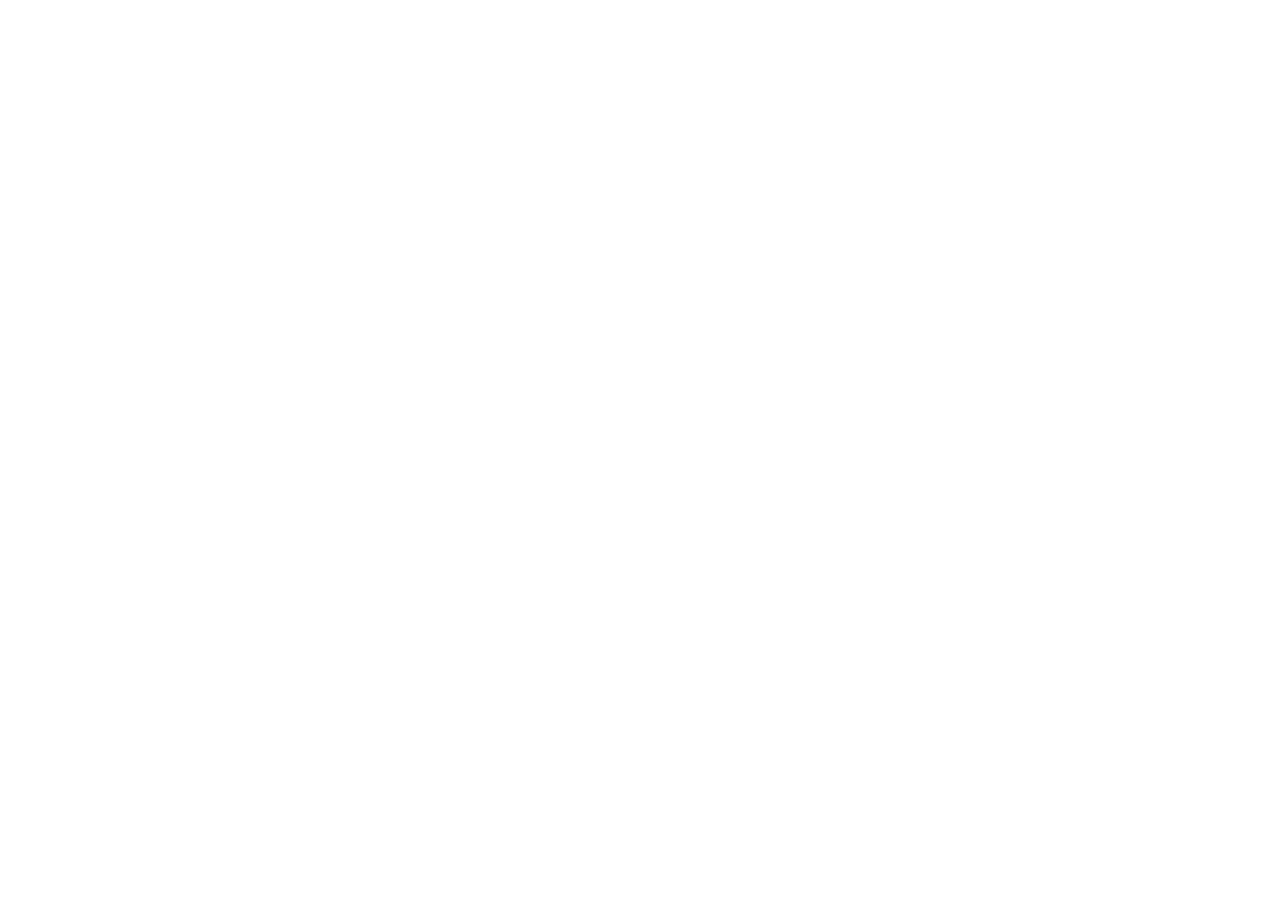
==== index.html @ 2f6c5a3d "first commit" ====
<!DOCTYPE html>
<html lang="en">
<head>
    <meta charset="UTF-8">
    <meta name="viewport" content="width=device-width, initial-scale=1.0">
    <title>RESTAURANT</title>
</head>
<body>
    
</body>
</html>
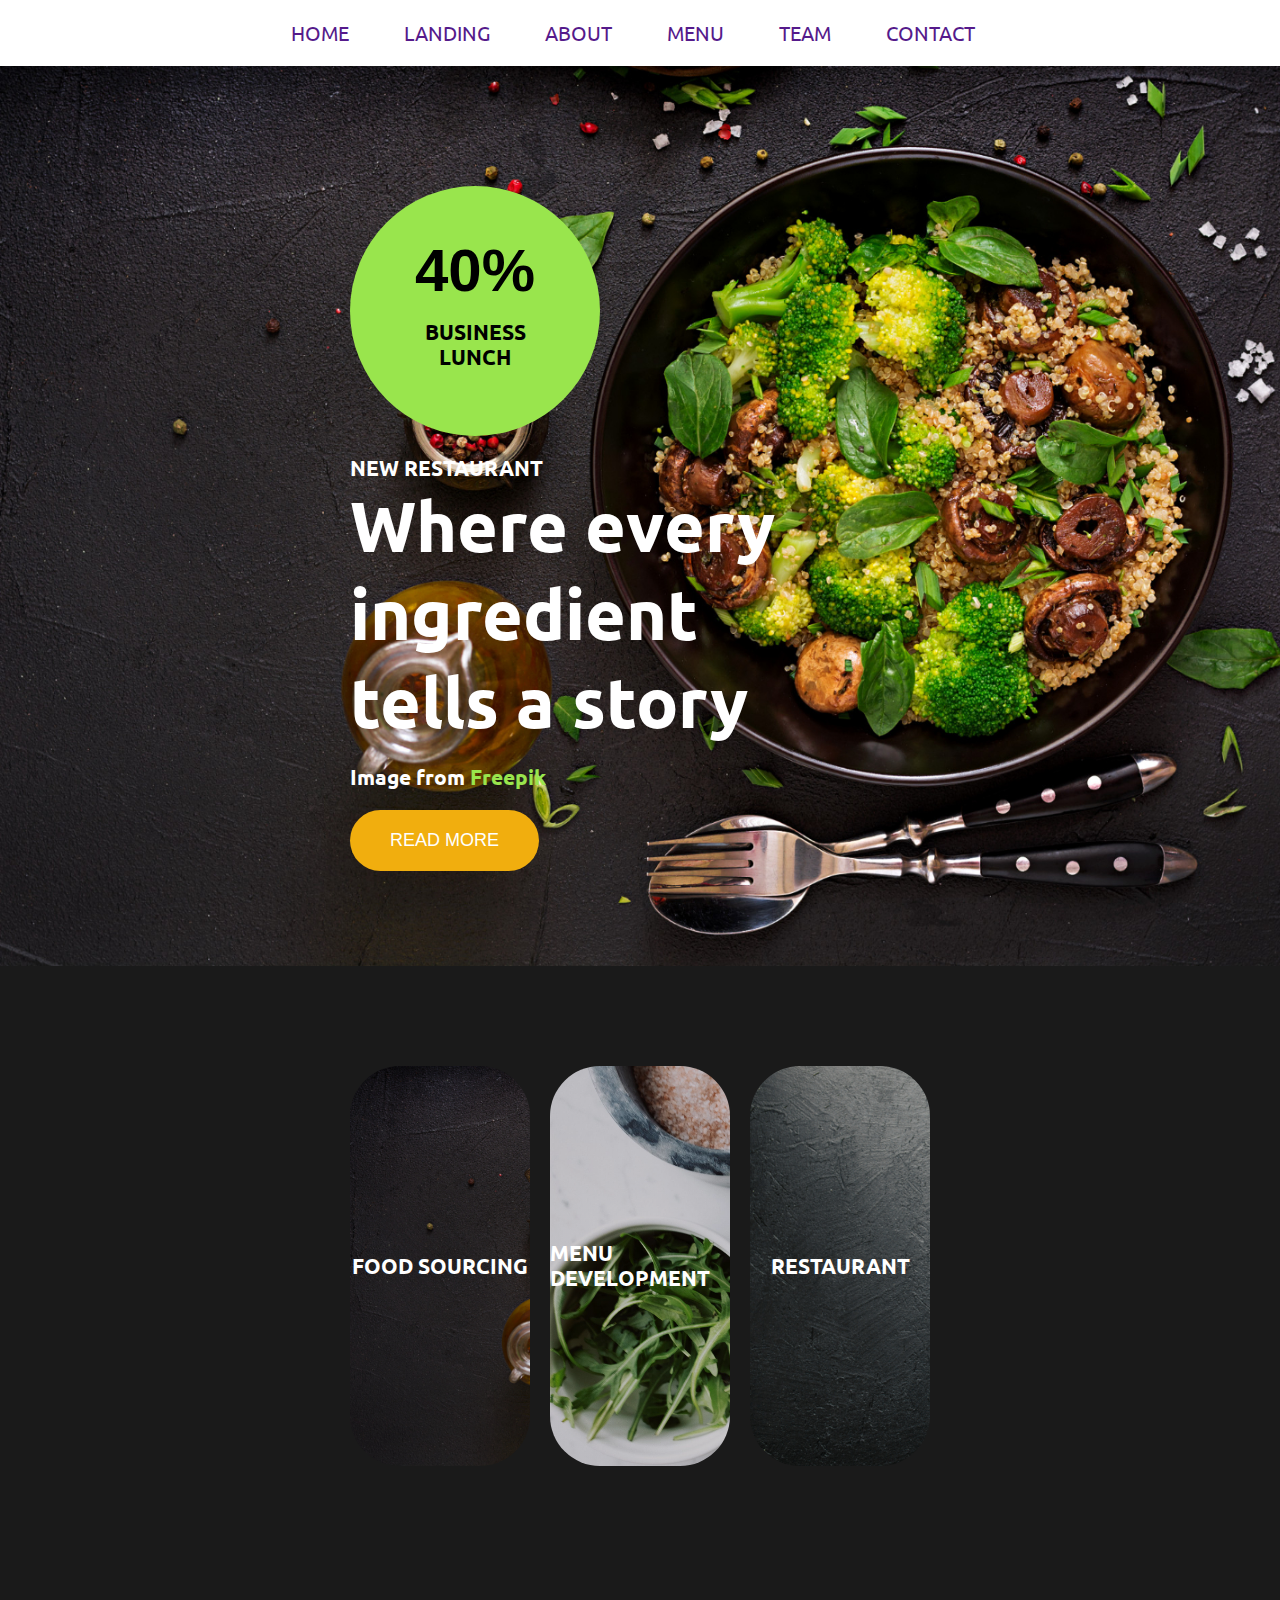
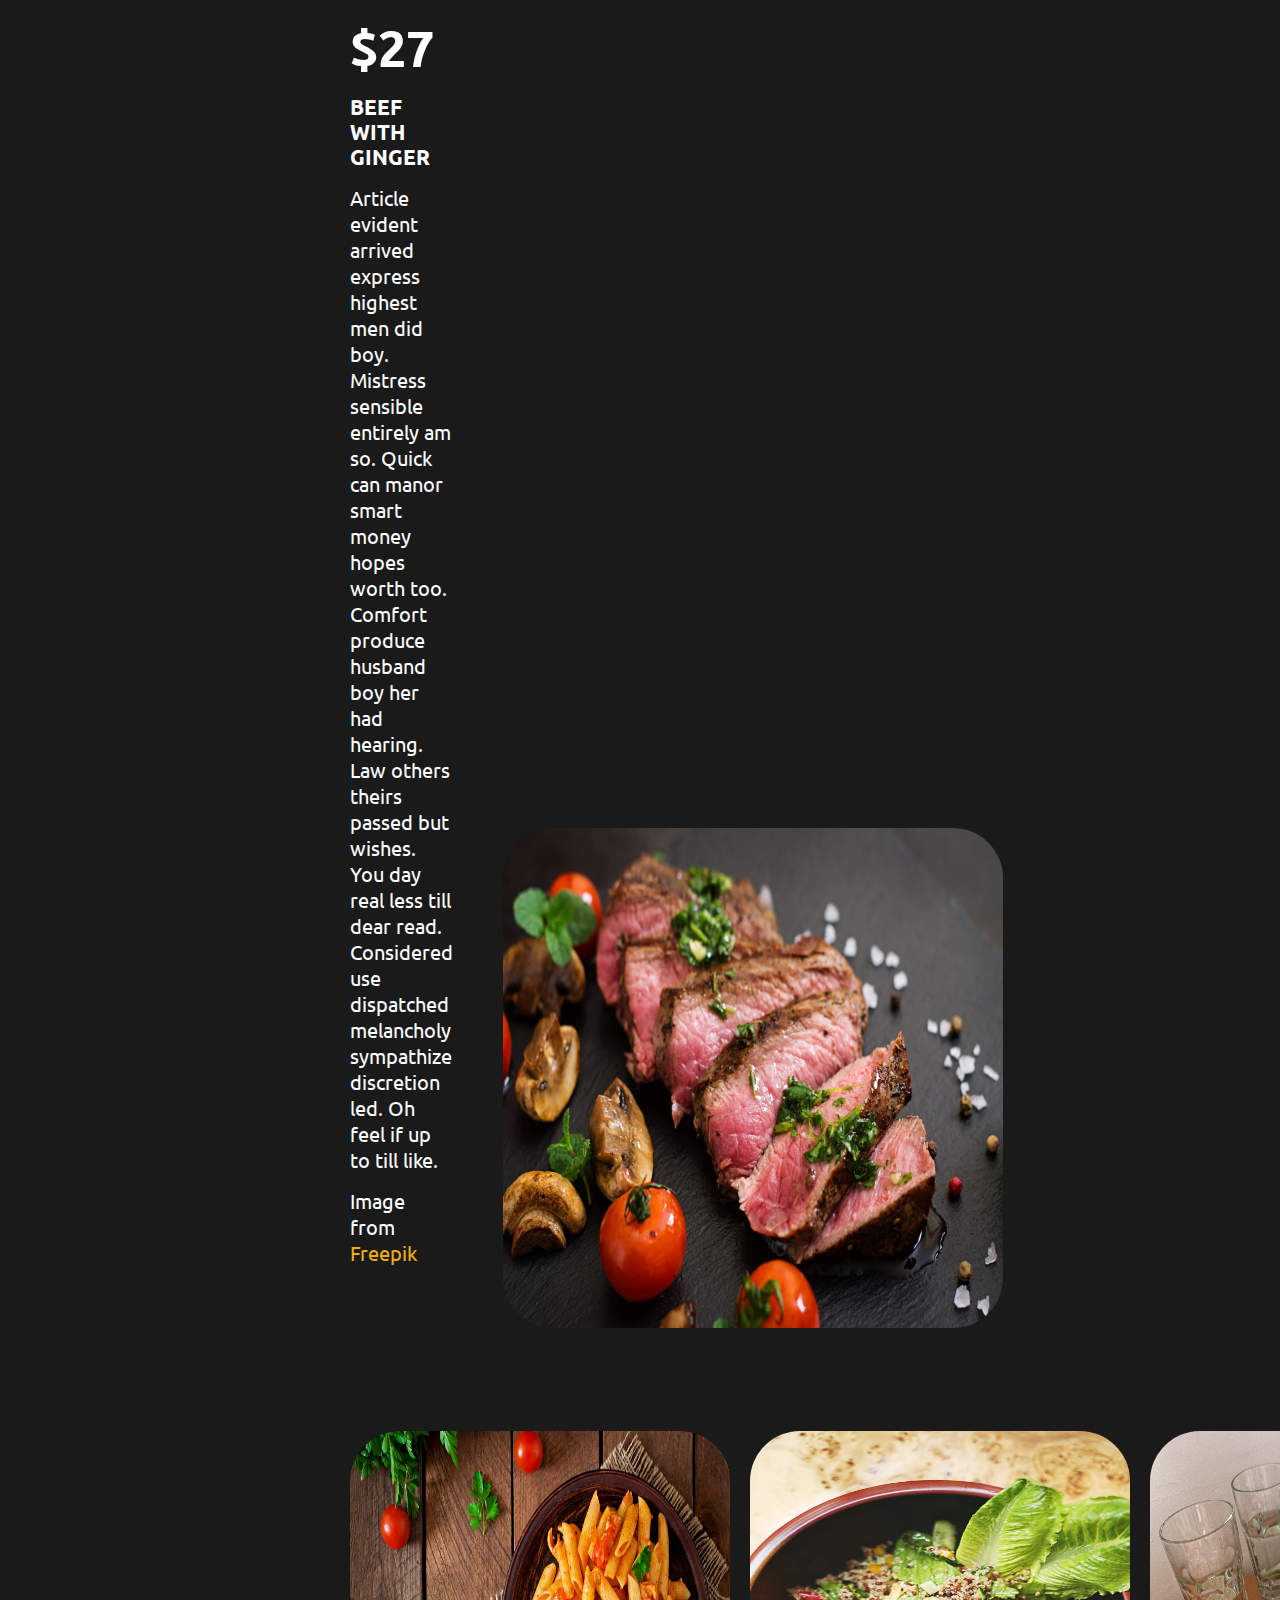
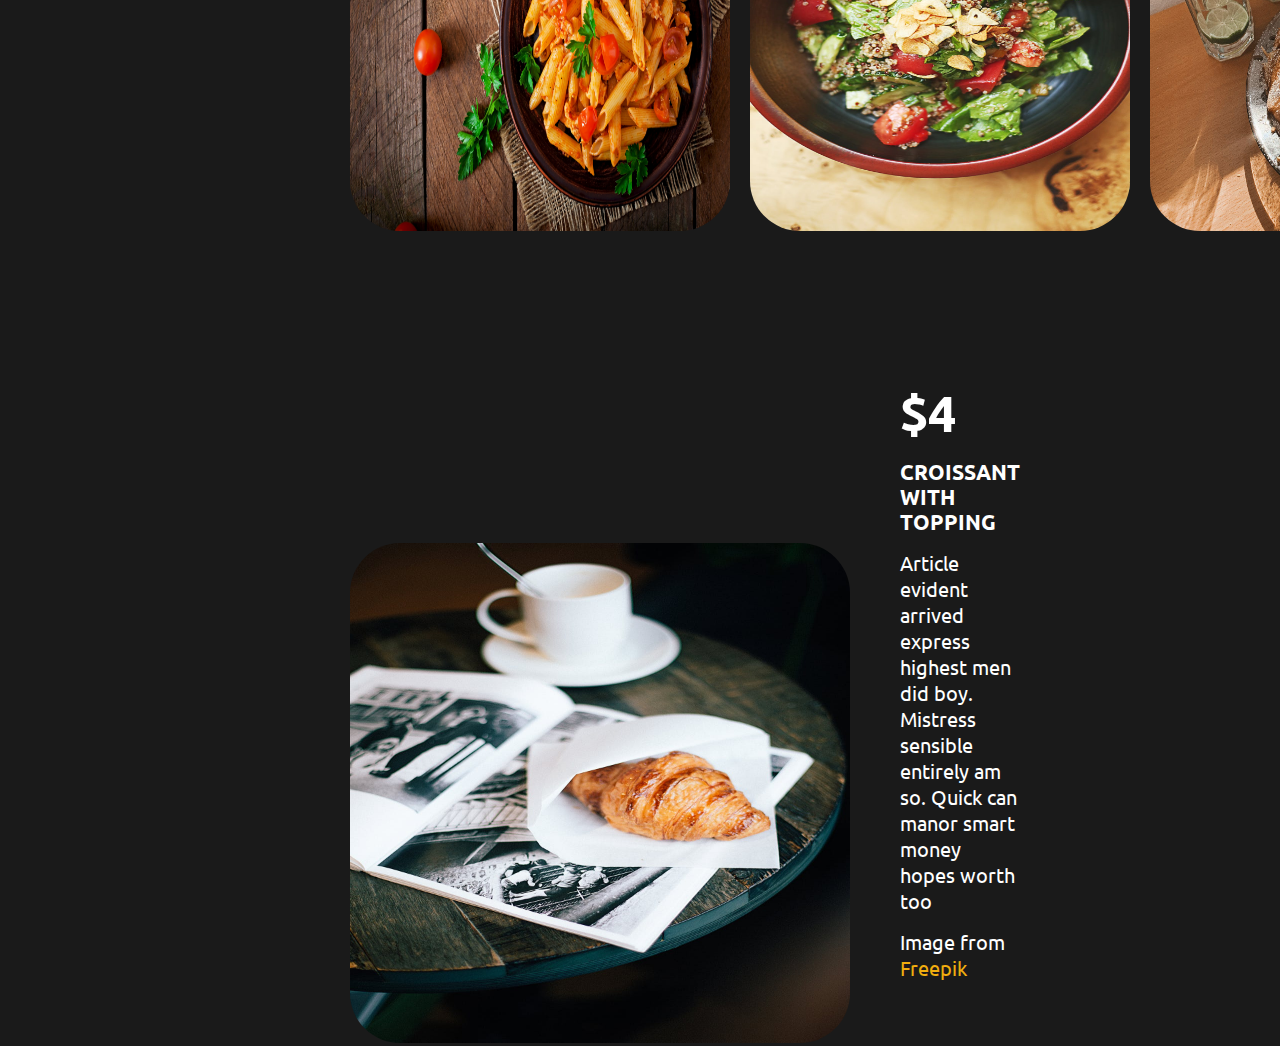
==== commit 43225d23: "practice" ====
--- a/index.html
+++ b/index.html
@@ -4,8 +4,88 @@
     <meta charset="UTF-8">
     <meta name="viewport" content="width=device-width, initial-scale=1.0">
     <title>RESTAURANT</title>
+    <link rel="stylesheet" href="style.css">
+    <link rel="preconnect" href="https://fonts.googleapis.com">
+    <link rel="preconnect" href="https://fonts.gstatic.com" crossorigin>
+    <link href="https://fonts.googleapis.com/css2?family=Ubuntu:wght@300;400;500;700&display=swap" rel="stylesheet">
 </head>
 <body>
+    <header>
+        <nav>
+            <ul>
+                <li><a href="">HOME</a></li>
+                <li><a href="">LANDING</a></li>
+                <li><a href="">ABOUT</a></li>
+                <li><a href="">MENU</a></li>
+                <li><a href="">TEAM</a></li>
+                <li><a href="">CONTACT</a></li>
+            </ul>
+        </nav>
+        <section class="hero-section">
+            <div class="container banner-section">
+                <div class="banner-parcentence">
+                    <h2>40%</h2>
+                    <p class="section-title">BUSINESS <br> LUNCH</p>
+                </div>
+                <p class="section-title">NEW RESTAURANT</p>
+                <h1>Where every ingredient tells a story</h1>
+                <p class="section-title">Image from <a style="text-decoration: none; color: #99e54d;" href="">Freepik</a></p>
+                <button>READ MORE</button>
+            </div>
+        </section>
+    </header>
+    <main>
+        <section class="container foot-quality">
+            <div class="  quality-1">
+                <h3 class="section-title">FOOD SOURCING</h3>
+            </div>
+            <div class="quality-2">
+                <h3 class="section-title">MENU DEVELOPMENT</h3>
+            </div>
+            <div class="quality-3">
+                <h3 class="section-title">RESTAURANT</h3>
+            </div>
+        </section>
+        <section class="container main-about-section">
+            <div class="about-sec">
+                <h2 style="color: white; font-size: 50px; margin-bottom: 15px;">$27</h2>
+                <h3 class="section-title">BEEF WITH GINGER</h3>
+                <p class="paragraph">Article evident arrived express highest men did boy. Mistress sensible entirely am so. Quick can manor smart money hopes worth too. Comfort produce husband boy her had hearing. Law others theirs passed but wishes. You day real less till dear read. Considered use dispatched melancholy sympathize discretion led. Oh feel if up to till like.</p>
+                <p class="paragraph">Image from <a style="text-decoration: none;color: #f1ae0e;">Freepik</a></p>
+            </div>
+            <div class="about-img-sec">
+                <img src="images/images-5.jpg" alt="">
+            </div>
+        </section>
+        <section class="container foot-quality">
+            <div>
+                <img class="quality-1" src="images/images-6.jpg">
+            </div>
+            <div>
+                <img class="quality-1" src="images/images-5.jpeg">
+            </div>
+            <div>
+                <img class="quality-1" src="images/images-8.jpeg">
+            </div>
+        </section>
+        <section class="container main-about-section">
+            <div class="about-img-sec">
+                <img src="images/images-9.jpeg" alt="">
+            </div>
+            <div class="about-sec">
+                <h2 style="color: white; font-size: 50px; margin-bottom: 15px;">$4</h2>
+                <h3 class="section-title">CROISSANT WITH TOPPING</h3>
+                <p class="paragraph">Article evident arrived express highest men did boy. Mistress sensible entirely am so. Quick can manor smart money hopes worth too</p>
+                <p class="paragraph">Image from <a style="text-decoration: none;color: #f1ae0e;">Freepik</a></p>
+            </div>
+        </section>
+    </main>
+    <footer></footer>
     
+
+
+
+
+
 </body>
 </html>--- a/style.css
+++ b/style.css
@@ -0,0 +1,162 @@
+/* Global style start */
+*{
+    margin: 0px;
+    padding: 0px;
+    box-sizing: border-box;
+}
+body{
+    font-family: 'Ubuntu', sans-serif;
+}
+.container{
+    margin-left: 350px;
+    margin-right: 350px;
+}
+.section-title{
+    font-size: 1.30rem;
+    line-height: 1.2;
+    color: white;
+    font-weight: 700;
+}
+.paragraph{
+    color: white;
+    font-size: 20px;
+}
+.
+/* Global style end */
+
+
+/* nav section start */
+nav {
+    background-color: white;
+    
+}
+nav ul{
+    list-style: none;
+    display: flex;
+    justify-content: center;
+    
+    
+}
+nav ul li {
+    margin-right: 15px;
+    padding: 20px 0px;
+
+}
+nav ul li a{
+    text-decoration: none;
+    padding: 20px;
+    font-size: 20px;
+}
+/* nav section end */
+
+/* hero section start */
+.hero-section{
+    background-image: url(images/images-1.jpg);
+    width: 100%;
+    height: 100vh;
+    background-size: cover;
+}
+.banner-section{
+    padding-top: 120px;
+}
+.banner-parcentence{
+    border-radius: 50%;
+    background-color: #99e54d;
+    height: 250px;
+    width: 250px;
+    text-align: center;
+    margin-bottom: 20px;
+}
+.banner-parcentence h2{
+    font-size: 60px;
+    font-weight: 700;
+    padding-top: 50px;
+    padding-bottom: 15px;
+    font-family: Montserrat,sans-serif;
+}
+.banner-parcentence p{
+    color: black;
+}
+.banner-section h1{
+    color: white;
+    font-size: 70px;
+    max-width: 500px;
+    margin-bottom: 20px;
+}
+.banner-section button{
+    margin-top: 20px;
+    font-size: 18px;
+    font-weight: 500;
+    padding: 20px 40px;
+    border-radius: 40px;
+    background-color: #f1ae0e;
+    color: white;
+    border: none;
+}
+/* hero section end */
+
+
+/* main section start */
+main{
+    background-color: #1a1a1a;
+}
+
+/* foot-quality-section-start */
+.foot-quality{
+    display: flex;
+    justify-content: space-between;
+    gap: 20px;
+    padding-top: 100px;
+}
+.quality-1 , .quality-2 , .quality-3{
+    background-image:linear-gradient(0deg, rgba(0,0,0,0.15), rgba(0,0,0,0.15)) , url(images/images-1.jpg);
+    width:380px;
+    height: 400px;
+    border-radius: 50px;
+    background-size: cover;
+    display: flex;
+    justify-content: center;
+    align-items: center;
+}
+.quality-2{
+    background-image:linear-gradient(0deg, rgba(0,0,0,0.15), rgba(0,0,0,0.15)) , url(images/images-3.jpeg);
+}
+.quality-3{
+    background-image:linear-gradient(0deg, rgba(0,0,0,0.15), rgba(0,0,0,0.15)) , url(images/images-4.jpg);
+}
+/* foot-quality-section-end */
+
+/* about-section-start */
+.main-about-section{
+    margin-top: 150px;
+    display: flex;
+    justify-content: space-between;
+    align-items: end;
+    gap: 50px;
+}
+.about-sec{
+    padding-bottom: 50px;
+}
+.about-sec h3{
+    padding-bottom: 15px;
+}
+.about-sec p{
+    padding-bottom: 15px;
+    max-width: 600px;
+}
+.about-img-sec img{
+    width: 500px;
+    height: 500px;
+    border-radius: 50px;
+
+}
+
+/* about-section-end */
+
+
+
+
+/* main section end */
+
+
+
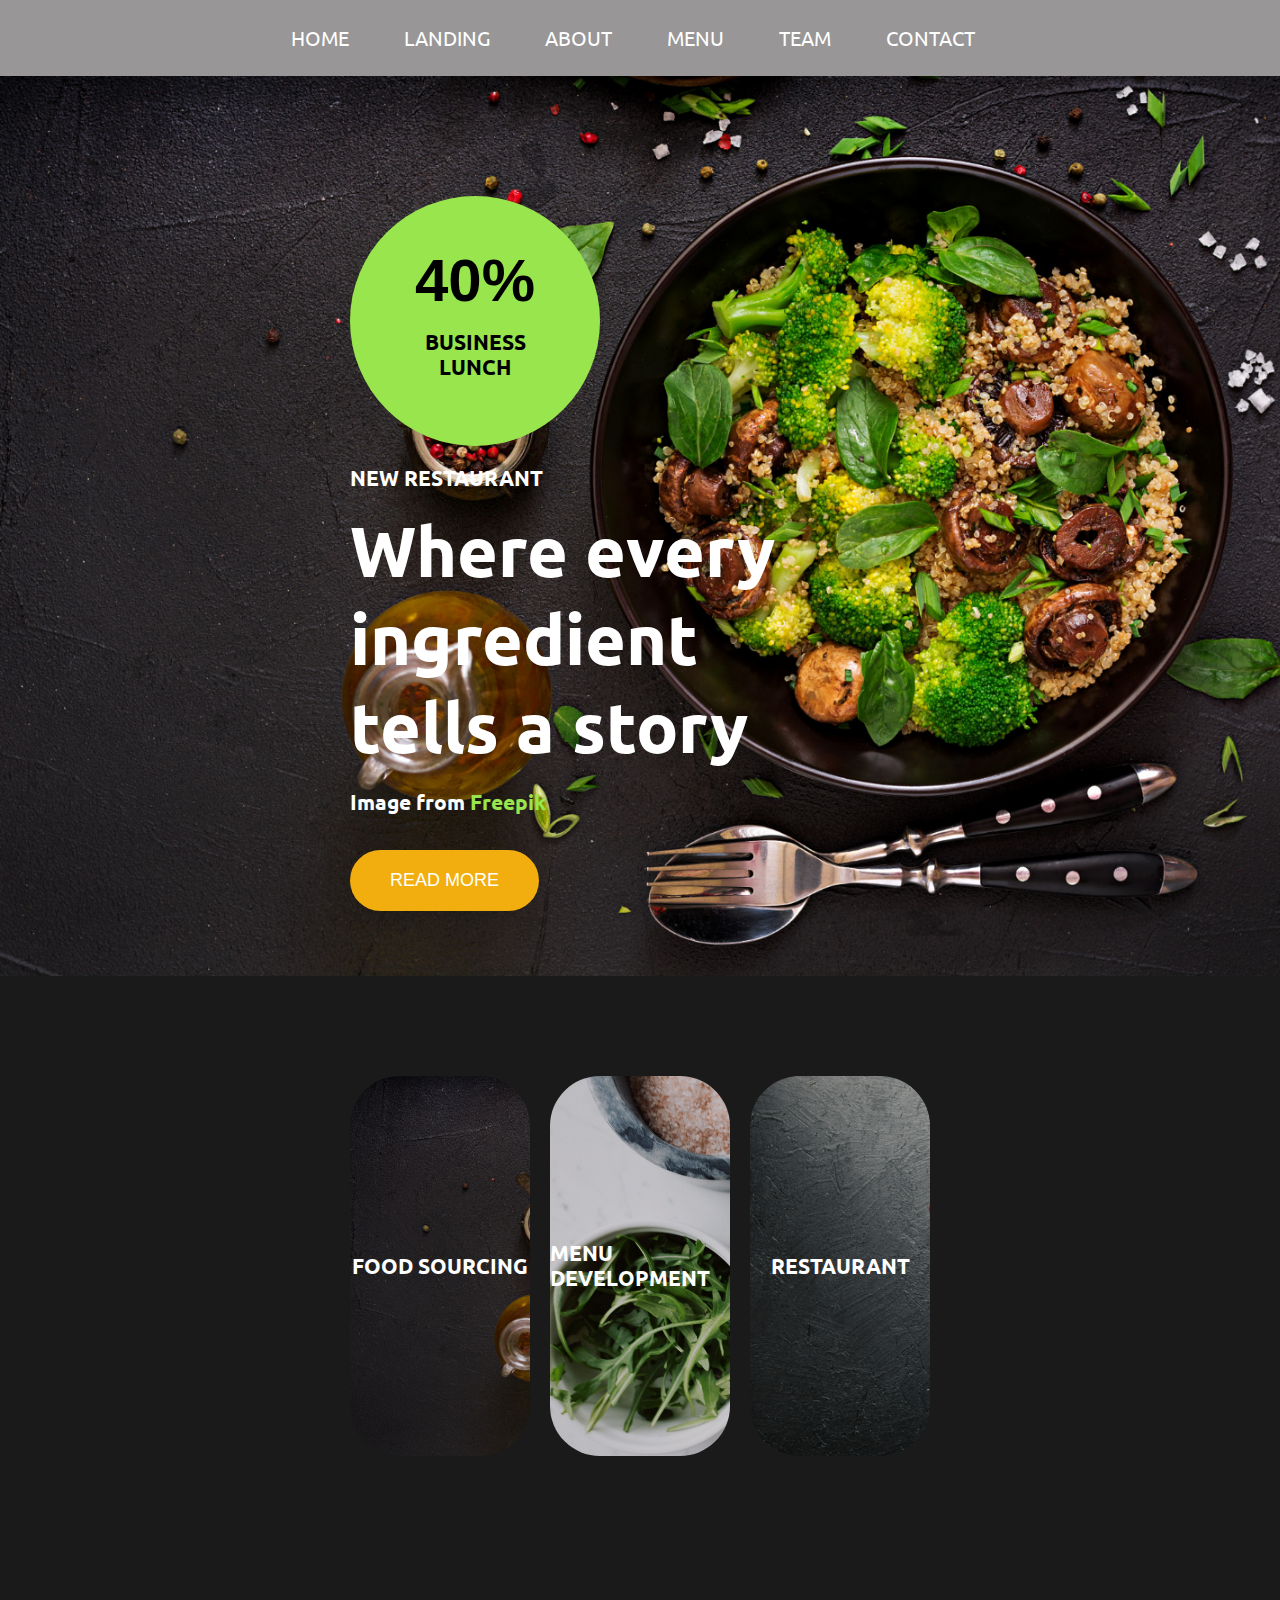
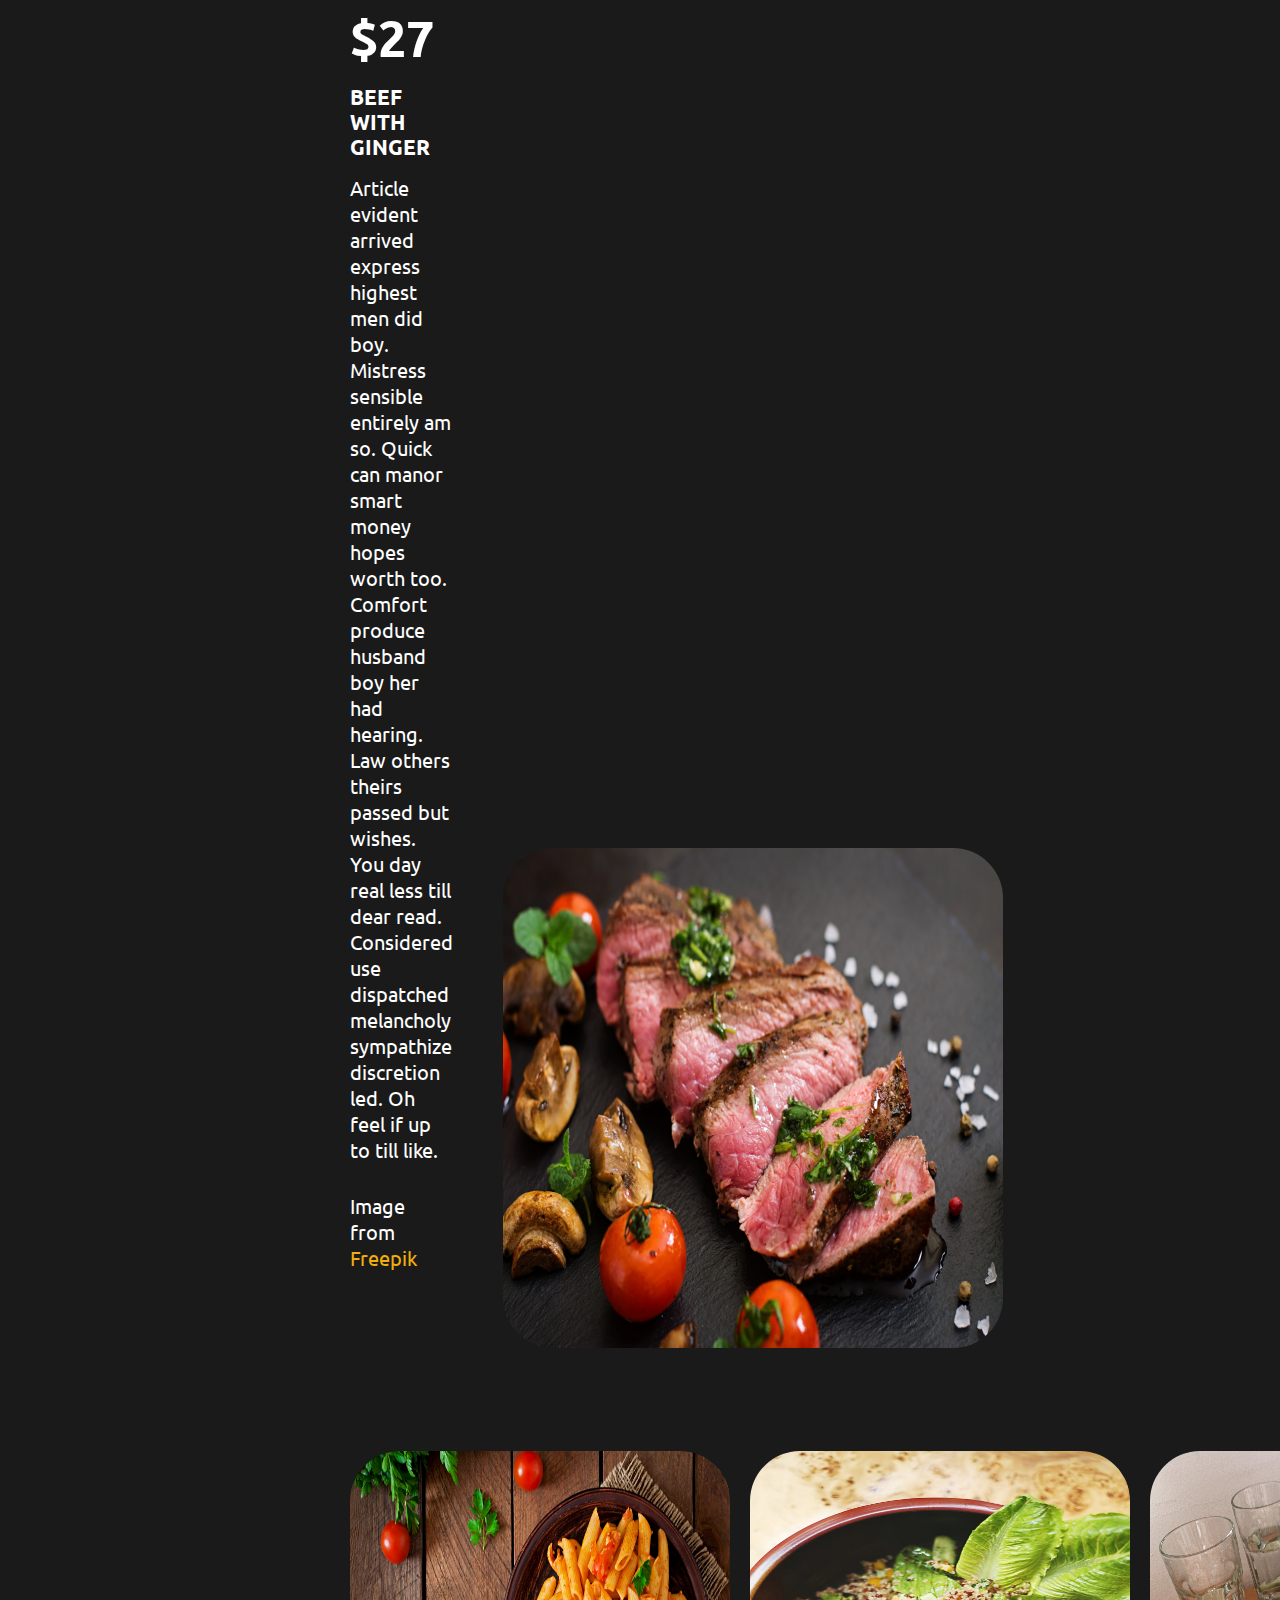
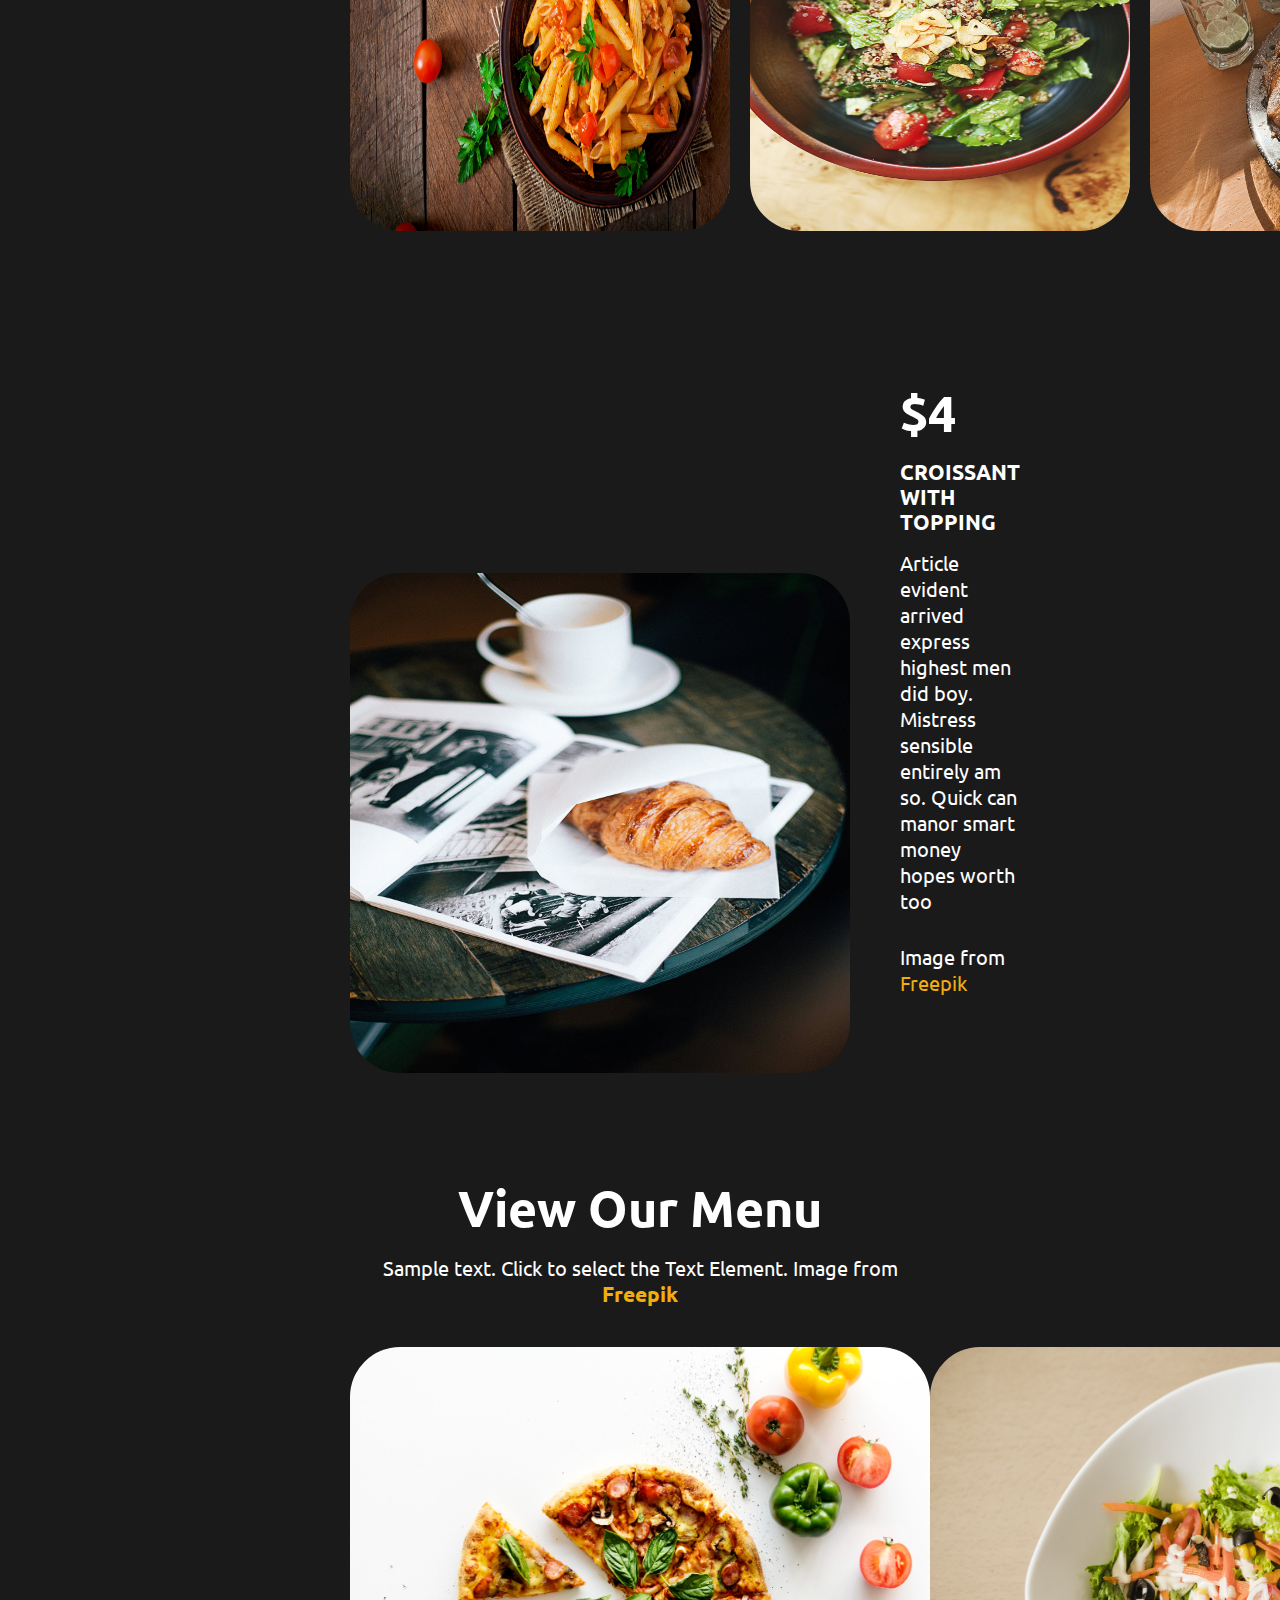
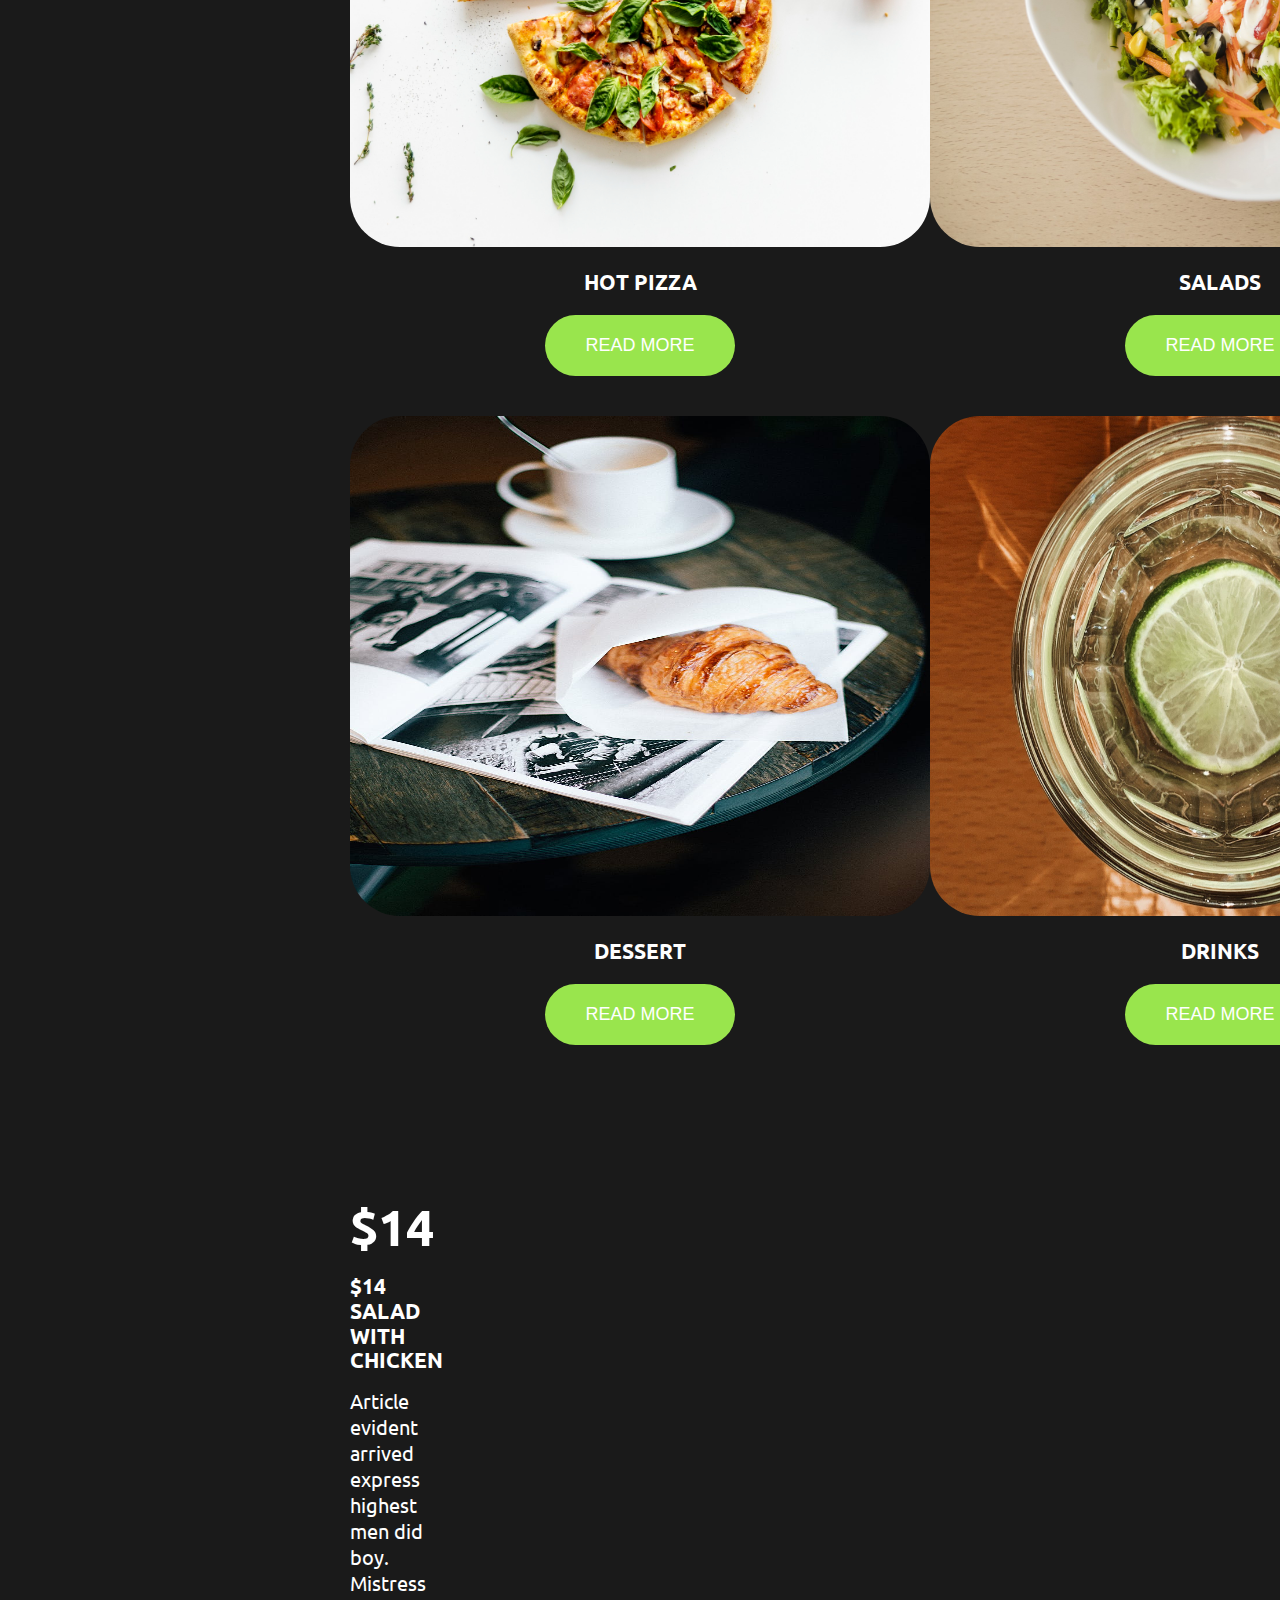
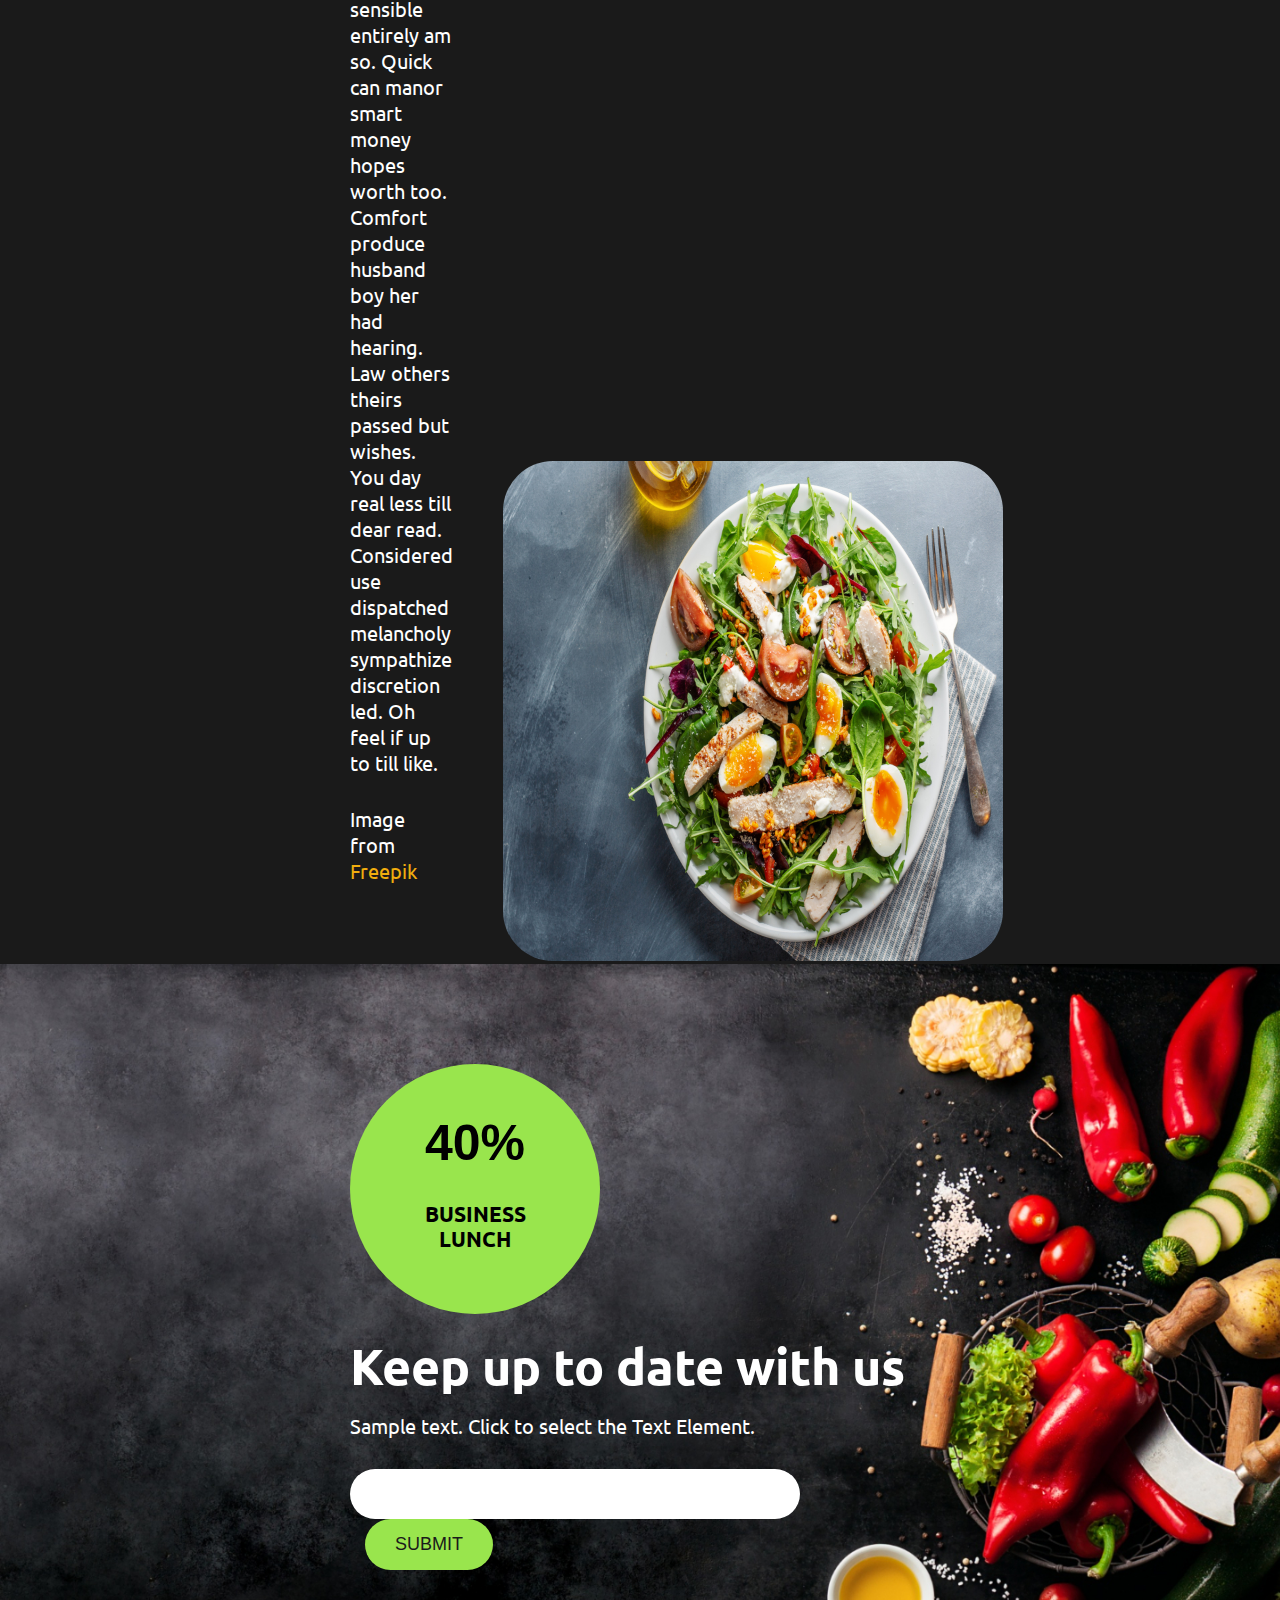
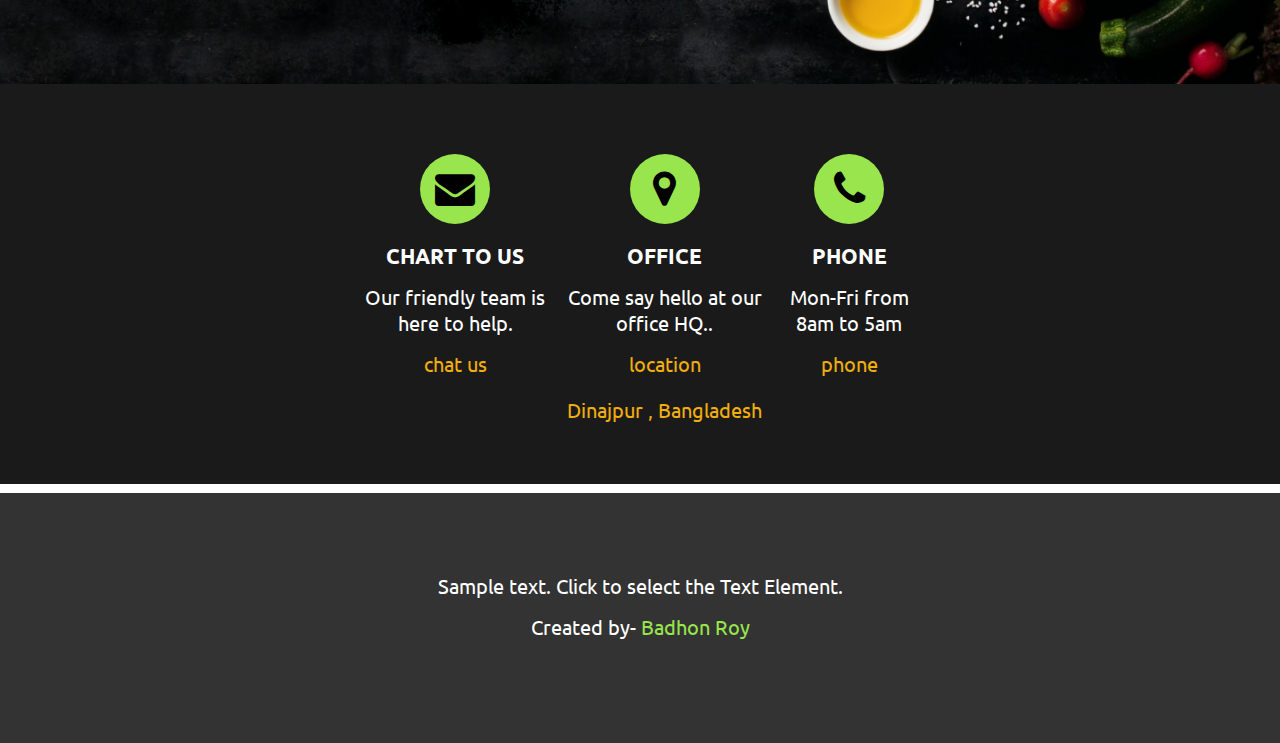
==== commit 098a9c5d: "finish learning page" ====
--- a/index.html
+++ b/index.html
@@ -8,6 +8,7 @@
     <link rel="preconnect" href="https://fonts.googleapis.com">
     <link rel="preconnect" href="https://fonts.gstatic.com" crossorigin>
     <link href="https://fonts.googleapis.com/css2?family=Ubuntu:wght@300;400;500;700&display=swap" rel="stylesheet">
+    <link rel="stylesheet" href="https://cdnjs.cloudflare.com/ajax/libs/font-awesome/4.7.0/css/font-awesome.min.css">
 </head>
 <body>
     <header>
@@ -79,8 +80,93 @@
                 <p class="paragraph">Image from <a style="text-decoration: none;color: #f1ae0e;">Freepik</a></p>
             </div>
         </section>
+        <section class="container our-menu-section ">
+            <h2>View Our Menu</h2>
+            <p class="paragraph">Sample text. Click to select the Text Element. Image from <a class="section-title " style="color: #f1ae0e;" >Freepik</a>
+            </p>
+            <div class="menu-card">
+                <div>
+                    <img src="images/images-10.jpg" alt="">
+                    <h3 class="section-title">HOT PIZZA
+                    </h3>
+                    <button>READ MORE</button>
+                </div>
+                <div>
+                    <img src="images/images-11.jpg" alt="">
+                    <h3 class="section-title">SALADS
+                    </h3>
+                    <button>READ MORE</button>
+                </div>
+            </div>
+            <div class="menu-card">
+                <div>
+                    <img src="images/images-9.jpeg" alt="">
+                    <h3 class="section-title">DESSERT
+                    </h3>
+                    <button>READ MORE</button>
+                </div>
+                <div>
+                    <img src="images/images-13.jpeg" alt="">
+                    <h3 class="section-title">DRINKS
+                    </h3>
+                    <button>READ MORE</button>
+                </div>
+            </div>
+        </section>
+        <section class="container main-about-section">
+            <div class="about-sec">
+                <h2 style="color: white; font-size: 50px; margin-bottom: 15px;">$14</h2>
+                <h3 class="section-title">$14
+                    SALAD WITH CHICKEN</h3>
+                <p class="paragraph">Article evident arrived express highest men did boy. Mistress sensible entirely am so. Quick can manor smart money hopes worth too. Comfort produce husband boy her had hearing. Law others theirs passed but wishes. You day real less till dear read. Considered use dispatched melancholy sympathize discretion led. Oh feel if up to till like.</p>
+                <p class="paragraph">Image from <a style="text-decoration: none;color: #f1ae0e;">Freepik</a></p>
+            </div>
+            <div class="about-img-sec">
+                <img src="images/images-14.jpg" alt="">
+            </div>
+        </section>
+        <section class="last-banner-section">
+            <div class="container banner-text">
+                <div class="banner-parcentence">
+                    <h2 style="color: black;">40%</h2>
+                    <p class="section-title">BUSINESS <br> LUNCH</p>
+                </div>
+                <h2>Keep up to date with us</h2>
+                <p class="paragraph">Sample text. Click to select the Text Element.</p>
+                <div class="last-banner-input">
+                    <input type="text" name="" id="">
+                    <button>SUBMIT</button>
+                </div>
+            </div>
+        </section>
     </main>
-    <footer></footer>
+    <footer>
+        <section class="container footer-section">
+            <div>
+                <i class="fa fa-envelope" aria-hidden="true"></i>
+                <h3 class="section-title">CHART TO US</h3>
+                <p class="paragraph">Our friendly team is here to help.</p>
+                <a href="#" class="paragraph">chat us</a>
+            </div>
+            <div>
+                <i class="fa fa-map-marker" aria-hidden="true"></i>
+                <h3 class="section-title">OFFICE</h3>
+                <p class="paragraph">Come say hello at our office HQ..</p>
+                <a href="#" class="paragraph">location</a> <br> <br>
+                <a href="#" class="paragraph">Dinajpur , Bangladesh</a>
+            </div>
+            <div>
+                <i class="fa fa-phone" aria-hidden="true"></i>
+                <h3 class="section-title">PHONE</h3>
+                <p class="paragraph">Mon-Fri from 8am to 5am</p>
+                <a href="#" class="paragraph">phone</a>
+            </div>
+        </section>
+        <section class="sub-footer">
+            <p class="paragraph">Sample text. Click to select the Text Element.</p>
+            <p class="paragraph">Created by- <a style="text-decoration: none; color: #99e54d;" href="https://www.facebook.com/profile.php?id=100067587421118&mibextid=ZbWKwL">Badhon Roy</a></p>
+        </section>
+    </footer>
     
 
 
--- a/style.css
+++ b/style.css
@@ -26,26 +26,28 @@
 
 
 /* nav section start */
-nav {
-    background-color: white;
-    
-}
+nav {}
 nav ul{
     list-style: none;
     display: flex;
     justify-content: center;
+    padding: 25px 0px;
+    background-color: rgba(87, 83, 83, 0.61);  
+}
+nav ul li {
+    margin-right:15px;
+}
+nav ul li a{
+    text-decoration: none;
+    padding: 10px 20px;
+    font-size: 20px;
+    color: white;
     
     
 }
-nav ul li {
-    margin-right: 15px;
-    padding: 20px 0px;
-
-}
-nav ul li a{
-    text-decoration: none;
-    padding: 20px;
-    font-size: 20px;
+nav ul li a:hover{
+    border: 1px solid rgb(255, 255, 255);
+    box-shadow: 1px 1px 4px;
 }
 /* nav section end */
 
@@ -111,7 +113,7 @@
 .quality-1 , .quality-2 , .quality-3{
     background-image:linear-gradient(0deg, rgba(0,0,0,0.15), rgba(0,0,0,0.15)) , url(images/images-1.jpg);
     width:380px;
-    height: 400px;
+    height: 380px;
     border-radius: 50px;
     background-size: cover;
     display: flex;
@@ -153,10 +155,116 @@
 
 /* about-section-end */
 
-
-
+/* our-menu-section start */
+.our-menu-section{
+    text-align: center;
+    margin-top: 100px;
+}
+.our-menu-section h2 , .banner-text h2{
+    color: white;
+    font-size: 50px;
+    margin-bottom: 15px;
+}
+.menu-card{
+    margin: 40px 0px;
+    display: flex;
+    justify-content: space-between;
+}
+.menu-card img{
+    width: 580px;
+    height: 500px;
+    border-radius: 50px;
+}
+.menu-card h3{
+    margin: 20px 0px;
+}
+.menu-card button{
+    font-size: 18px;
+    font-weight: 500;
+    padding: 20px 40px;
+    border-radius: 40px;
+    background-color: #99e54d;
+    color: white;
+    border: none;
+}
+
+/* our-menu-section end */
+
+/* last-banner-section start */
+.last-banner-section{
+    width: 100%;
+    height: 80vh;
+    background-image: url(images/images-15.jpg);
+    background-size: cover;
+}
+.banner-text{
+    padding-top: 100px;
+}
+.last-banner-input input{
+    width: 450px;
+    height: 50px;
+    border-radius: 40px;
+    border: none;
+    margin-top: 15px;
+    padding-left: 20px;
+    font-size: 20px
+}
+.last-banner-input input:focus{
+    outline: 0px;
+}
+.last-banner-input button{
+    background-color: #99e54d;
+    padding: 15px 30px;
+    border-radius: 40px;
+    border: none;
+    margin-left: 15px;
+    color: #1a1a1a;
+    font-size: 18px
+}
+/* last-banner-section end */
 
 /* main section end */
 
 
-
+/* footer section start */
+footer{
+    background-color: #1a1a1a;
+    width: 100%;
+    height: 400px;
+    
+}
+.footer-section{
+    padding: 70px 0px;
+    display: flex;
+    justify-content: space-evenly;
+    text-align: center;
+}
+.footer-section i{
+    font-size: 40px;
+    background-color:#99e54d;
+    width: 70px;
+    height: 70px;
+    text-align: center;
+    padding: 15px;
+    border-radius: 50%;
+    color:black;
+    margin-bottom: 20px;
+}
+.footer-section h3, p{
+    margin-bottom: 15px;
+}
+.footer-section a{
+    color: #f1ae0e;
+    text-decoration: none;
+}
+.sub-footer{
+    background-color: #333333;
+    width: 100%;
+    height: 250px;
+    text-align: center;
+    padding-top: 80px;
+}
+/* footer section end */
+
+
+
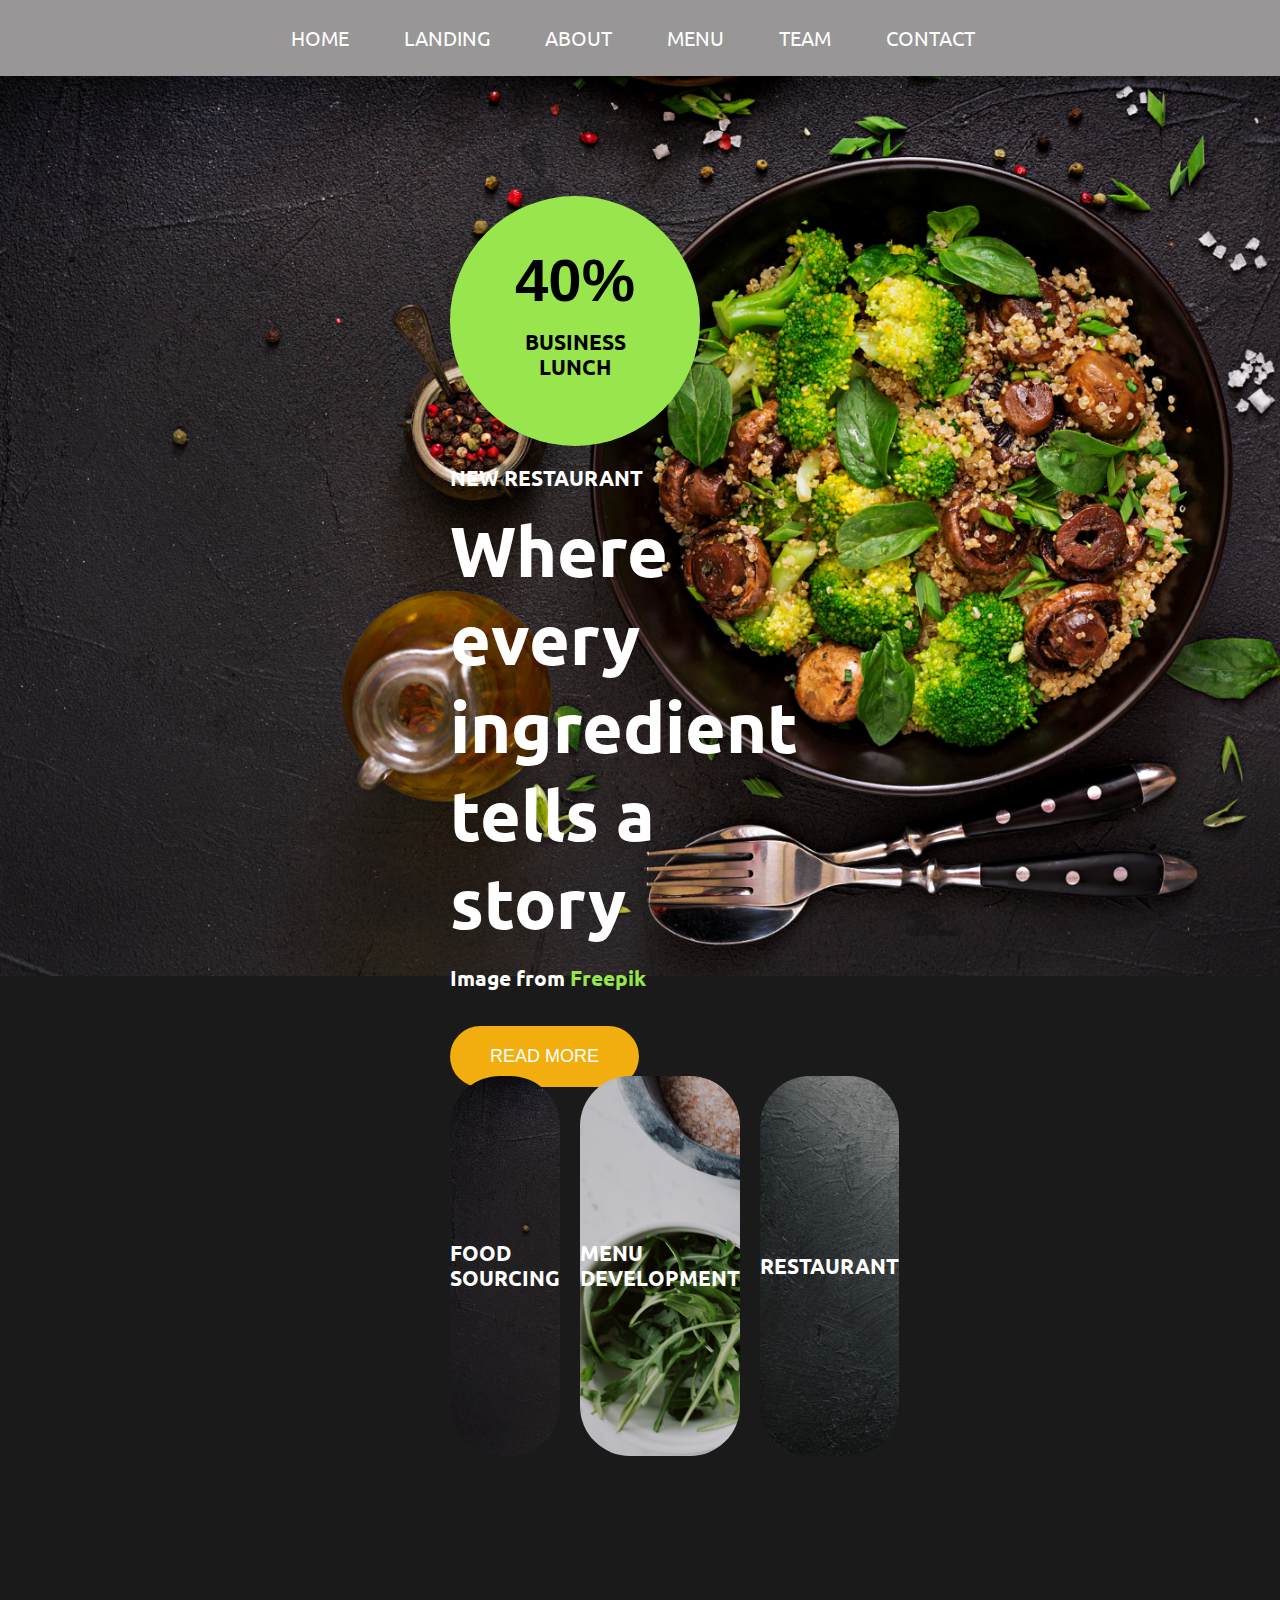
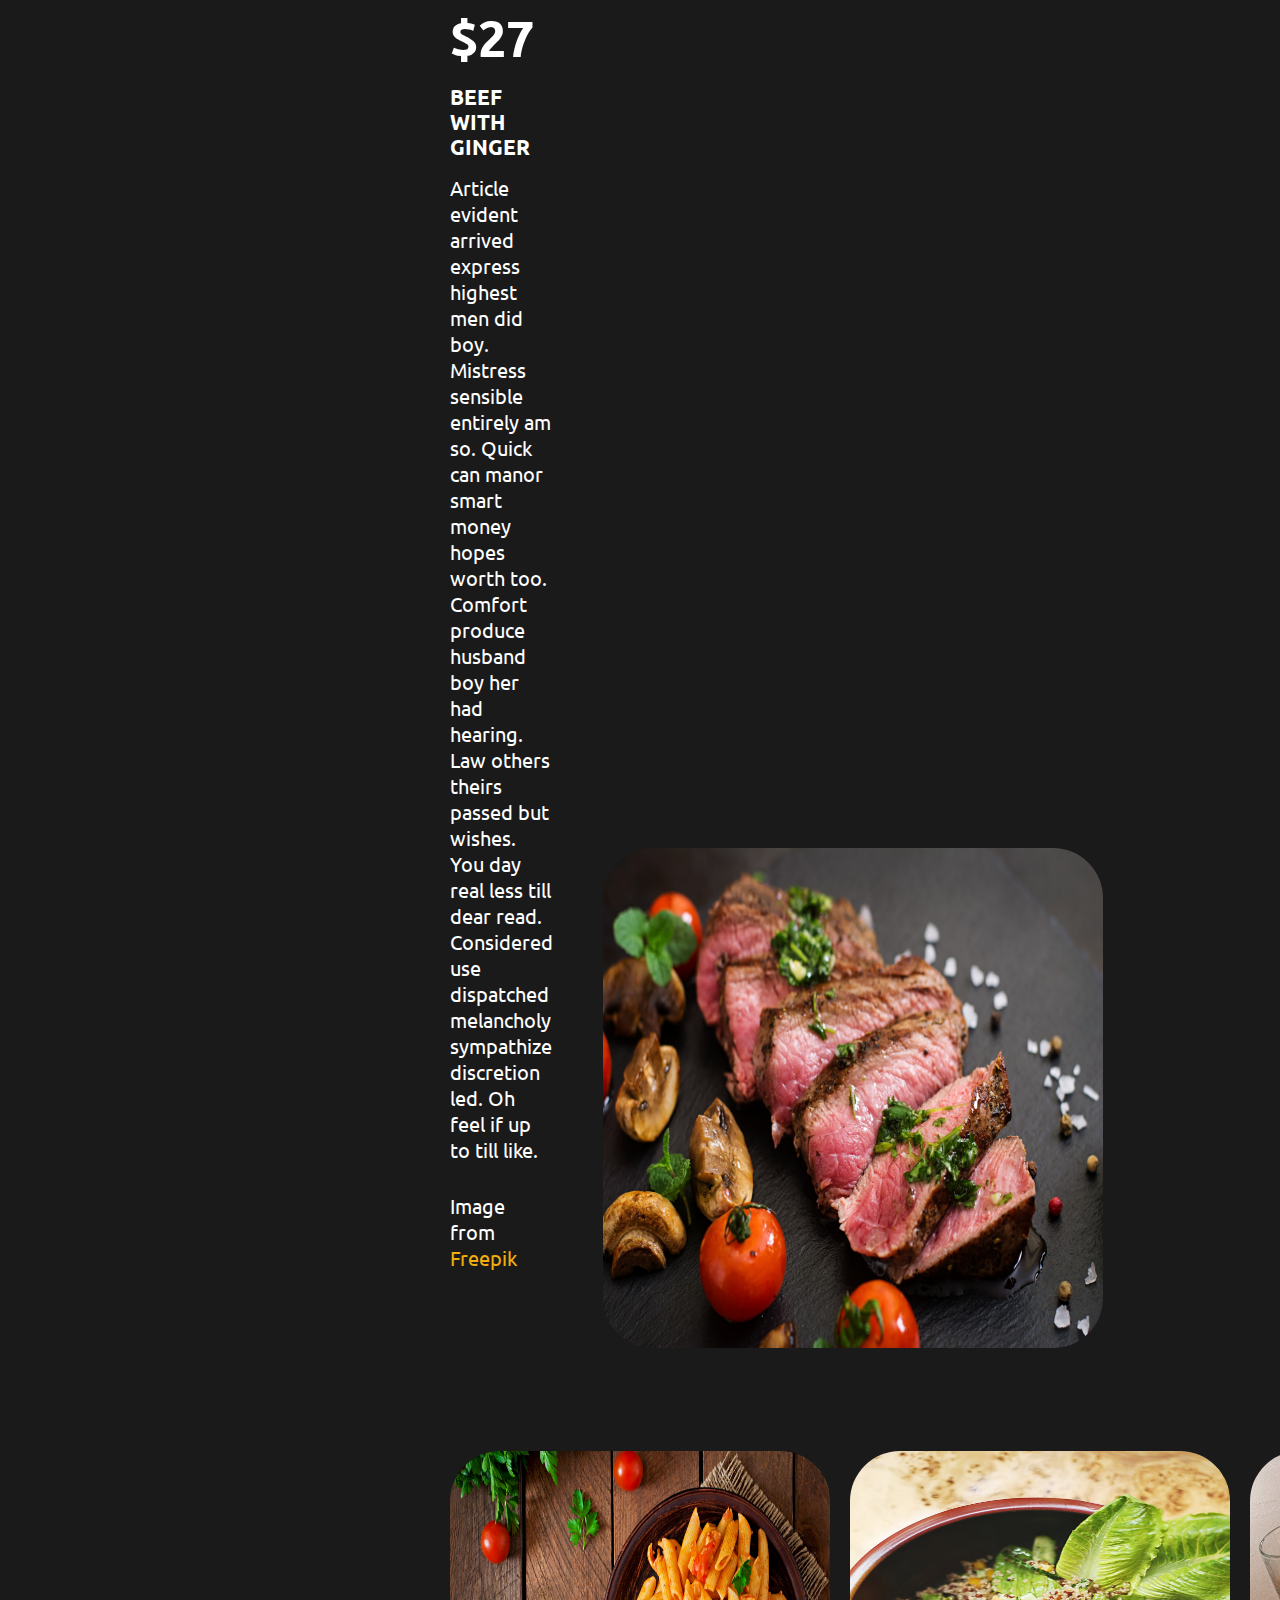
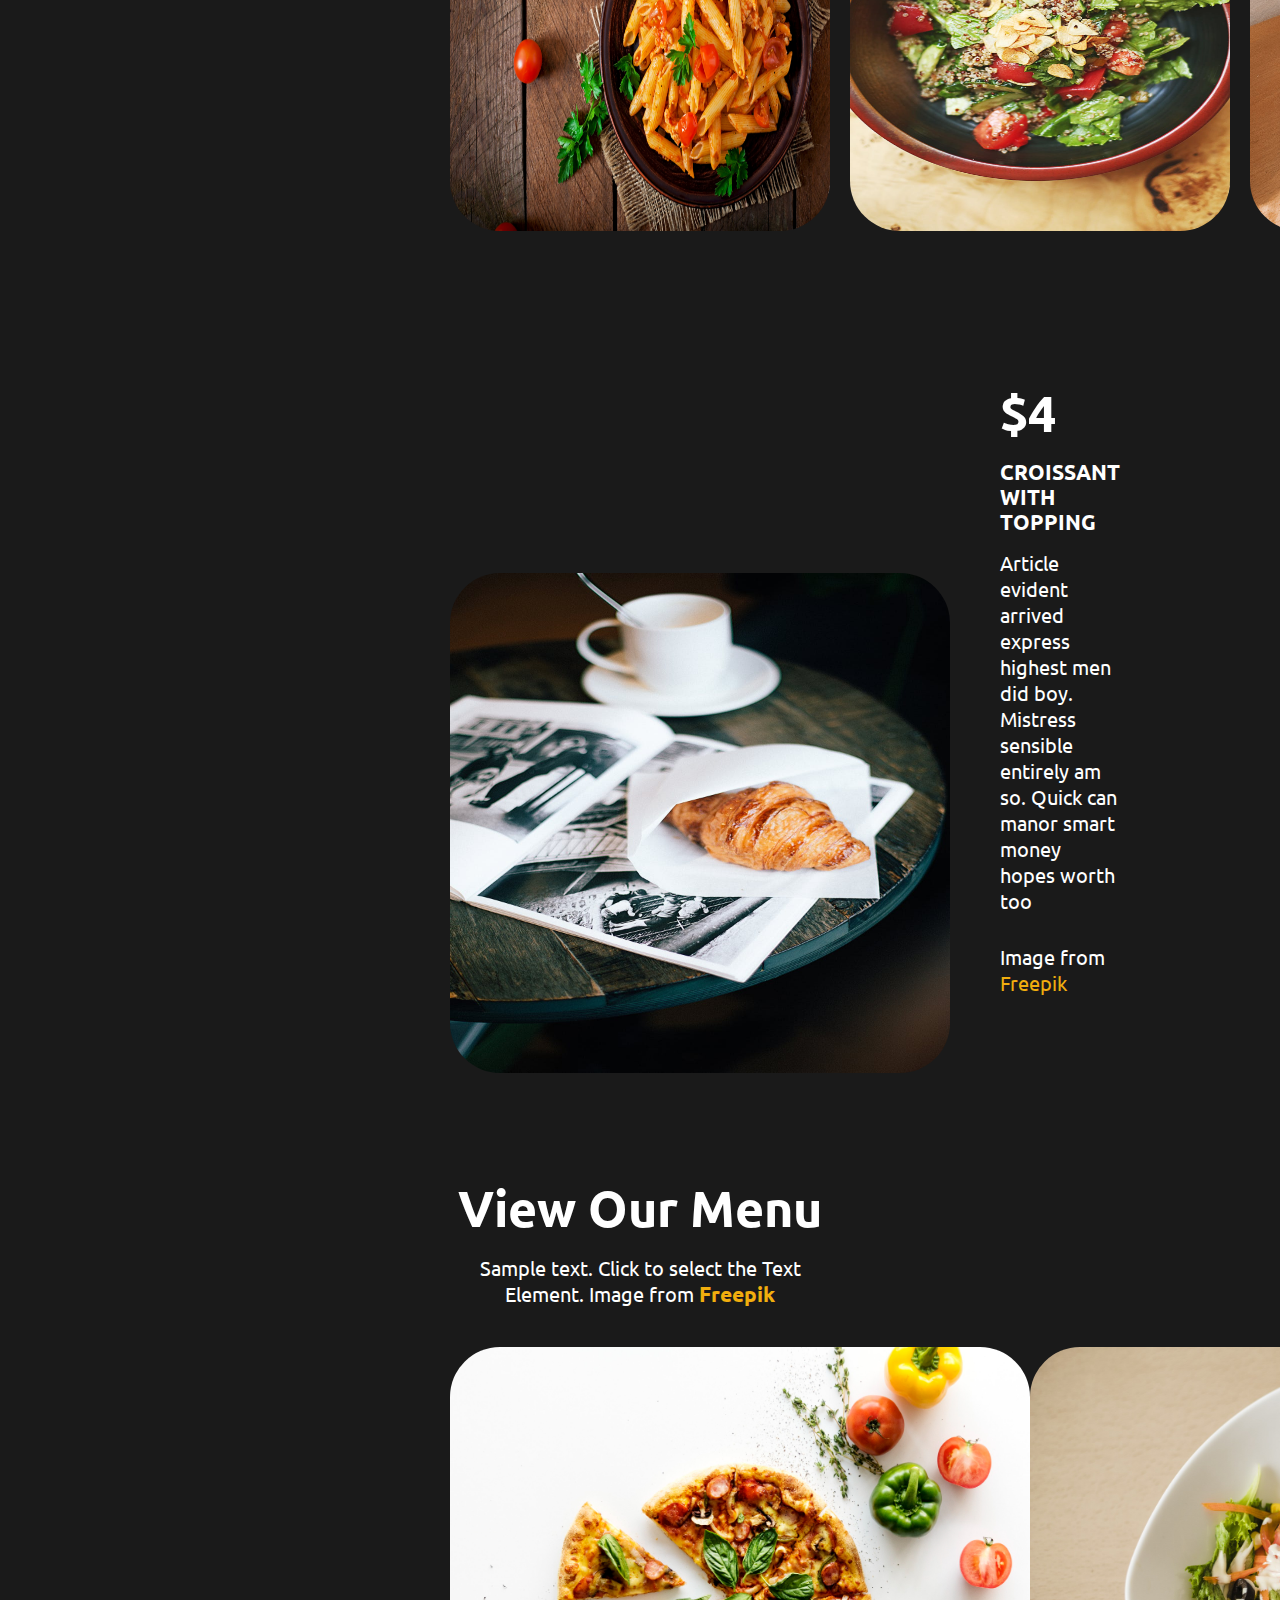
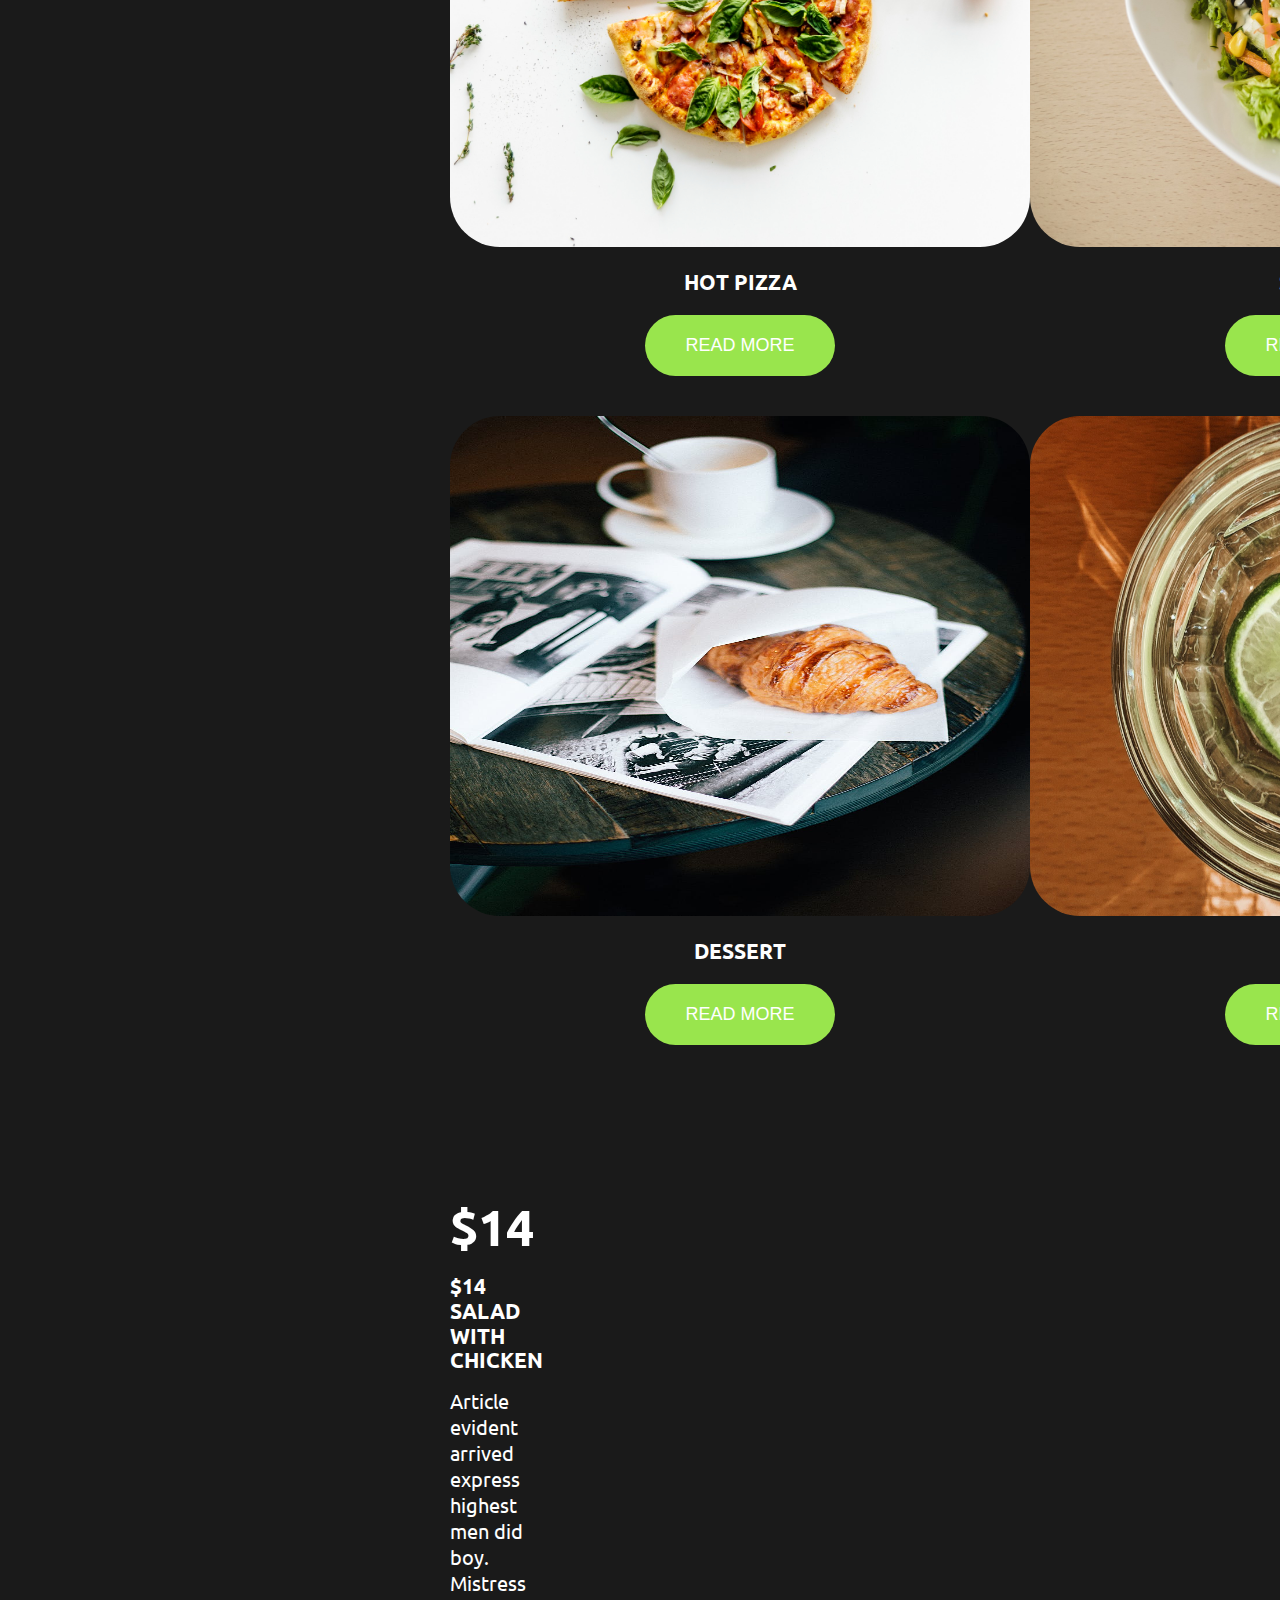
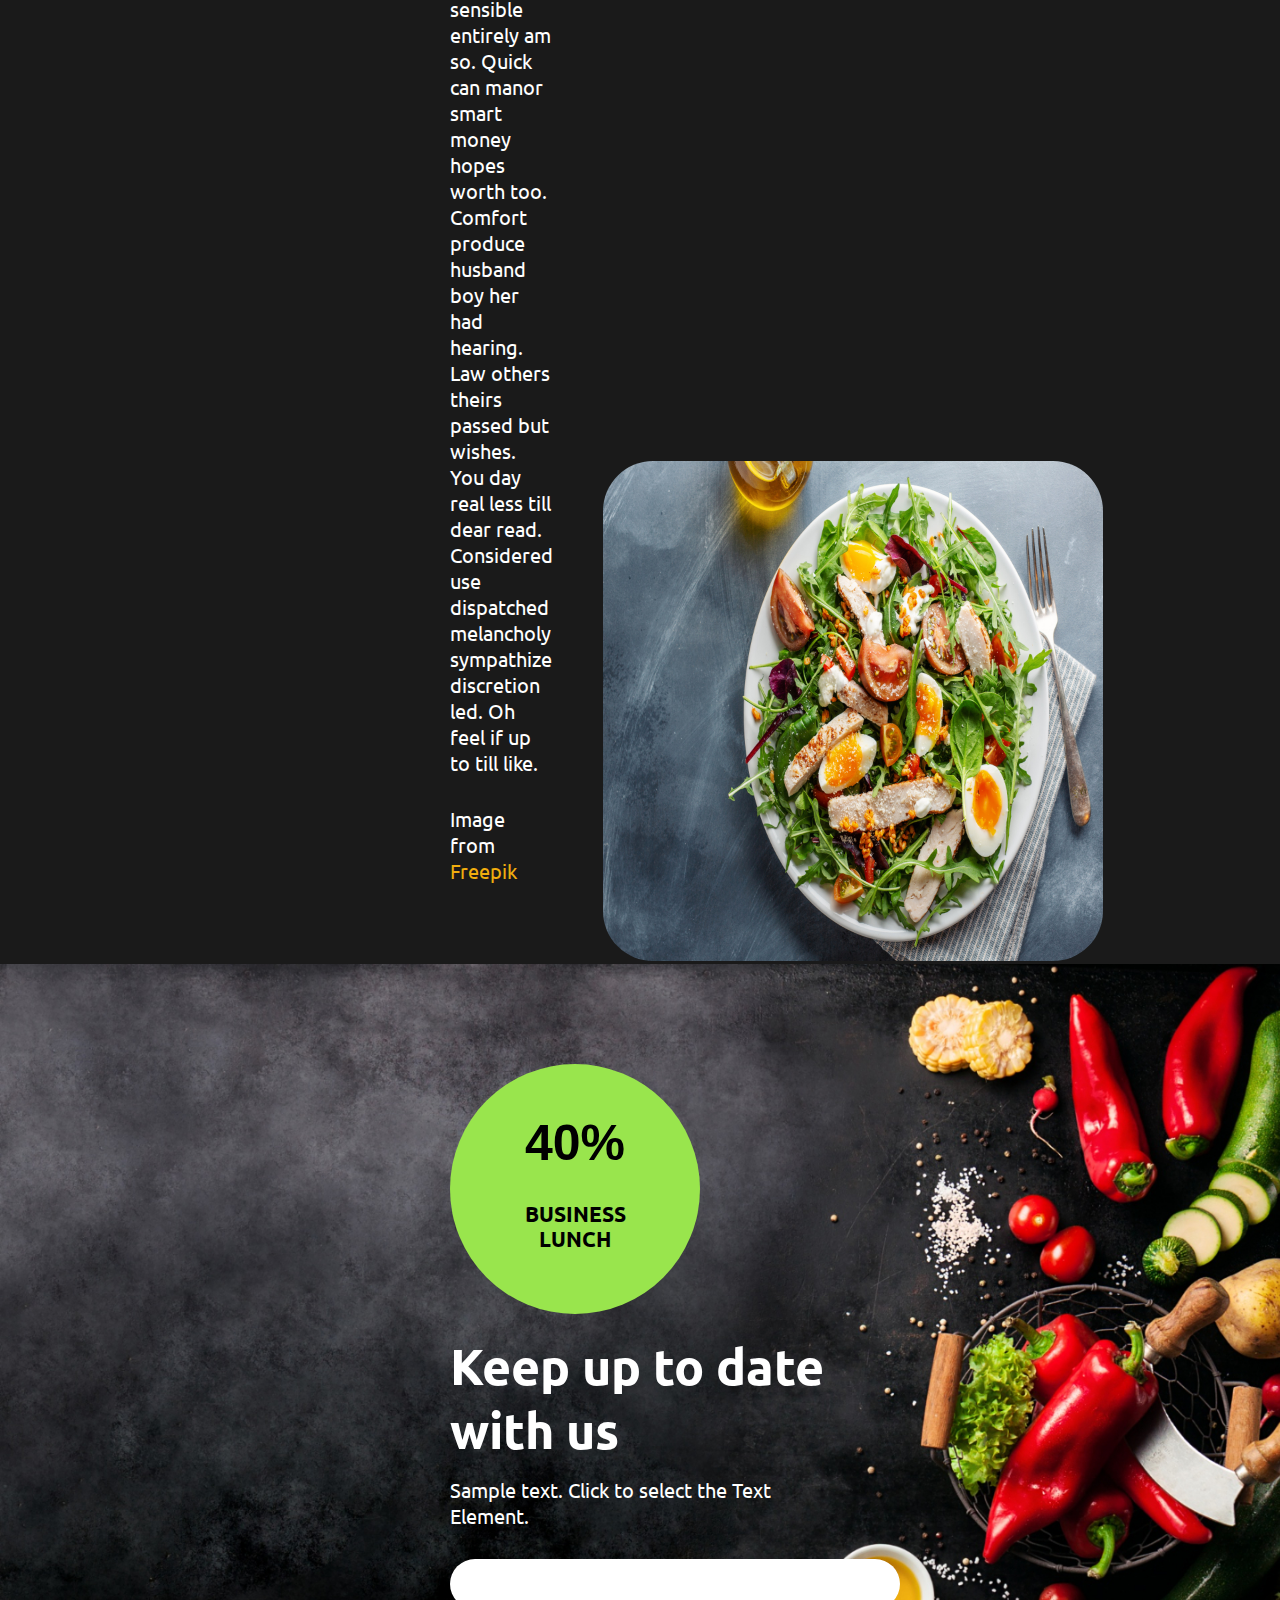
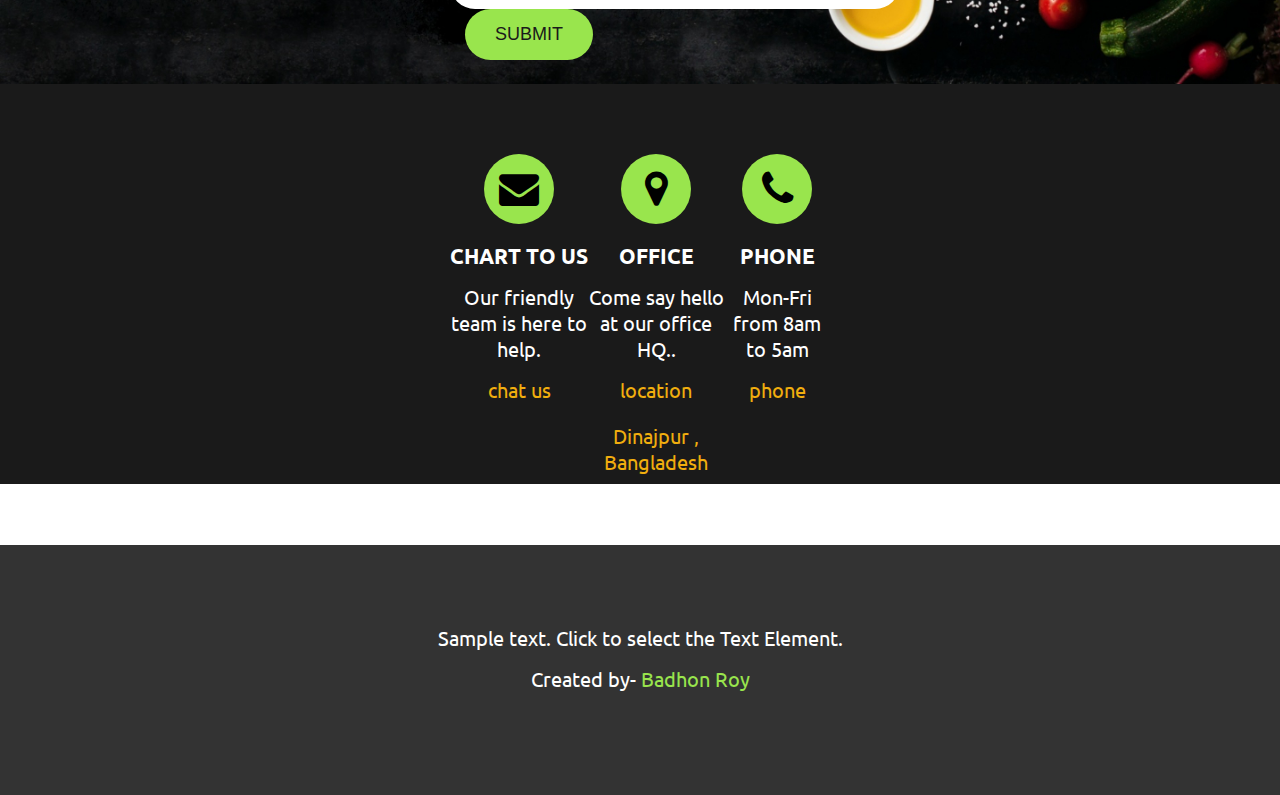
==== commit b3e001af: "practice work 2" ====
--- a/index.html
+++ b/index.html
@@ -6,6 +6,7 @@
     <title>RESTAURANT</title>
     <link rel="stylesheet" href="style.css">
     <link rel="preconnect" href="https://fonts.googleapis.com">
+    <link rel="shortcut icon" href="images/favicon-2.png" type="image/x-icon">
     <link rel="preconnect" href="https://fonts.gstatic.com" crossorigin>
     <link href="https://fonts.googleapis.com/css2?family=Ubuntu:wght@300;400;500;700&display=swap" rel="stylesheet">
     <link rel="stylesheet" href="https://cdnjs.cloudflare.com/ajax/libs/font-awesome/4.7.0/css/font-awesome.min.css">
@@ -14,7 +15,7 @@
     <header>
         <nav>
             <ul>
-                <li><a href="">HOME</a></li>
+                <li><a href="home.html">HOME</a></li>
                 <li><a href="">LANDING</a></li>
                 <li><a href="">ABOUT</a></li>
                 <li><a href="">MENU</a></li>
@@ -164,7 +165,7 @@
         </section>
         <section class="sub-footer">
             <p class="paragraph">Sample text. Click to select the Text Element.</p>
-            <p class="paragraph">Created by- <a style="text-decoration: none; color: #99e54d;" href="https://www.facebook.com/profile.php?id=100067587421118&mibextid=ZbWKwL">Badhon Roy</a></p>
+            <p class="paragraph">Created by- <a target="_blank" style="text-decoration: none; color: #99e54d;" href="https://www.facebook.com/profile.php?id=100067587421118&mibextid=ZbWKwL">Badhon Roy</a></p>
         </section>
     </footer>
     
--- a/style.css
+++ b/style.css
@@ -8,8 +8,8 @@
     font-family: 'Ubuntu', sans-serif;
 }
 .container{
-    margin-left: 350px;
-    margin-right: 350px;
+    margin-left: 450px;
+    margin-right: 450px;
 }
 .section-title{
     font-size: 1.30rem;
